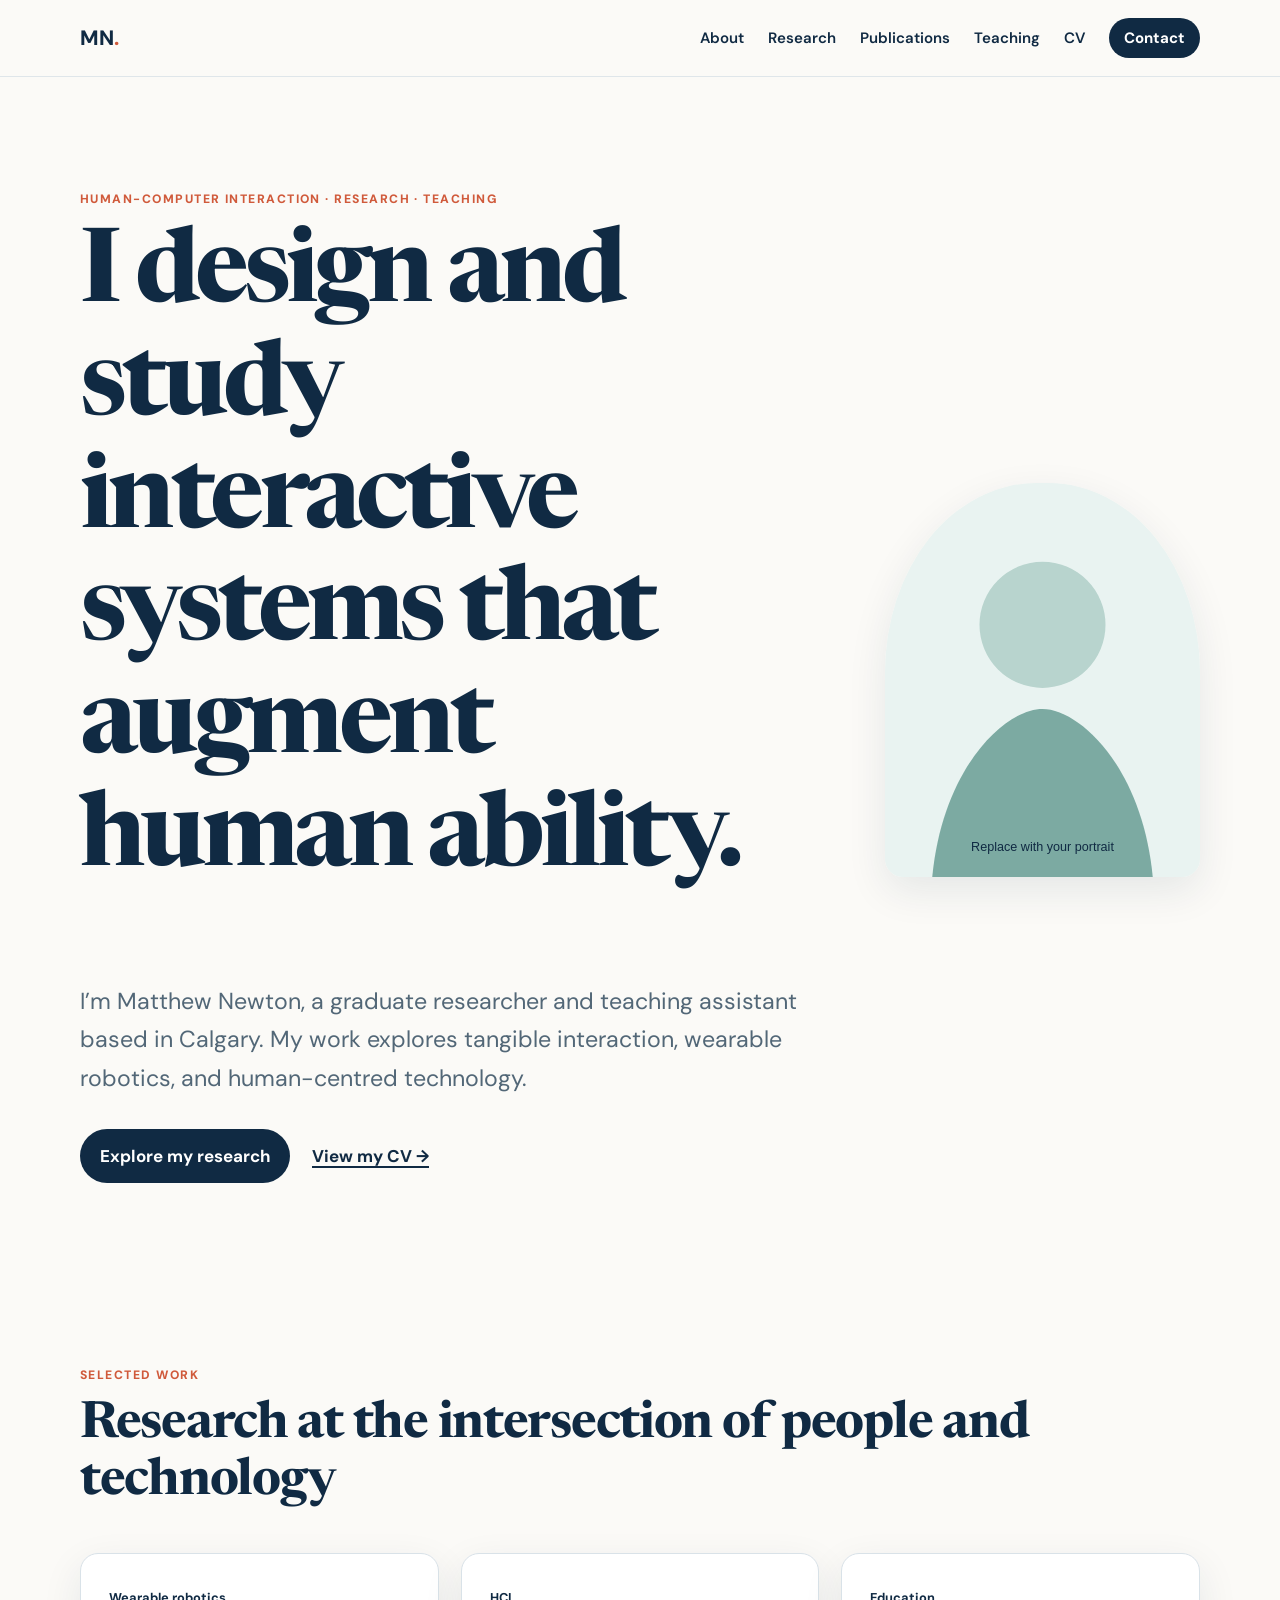
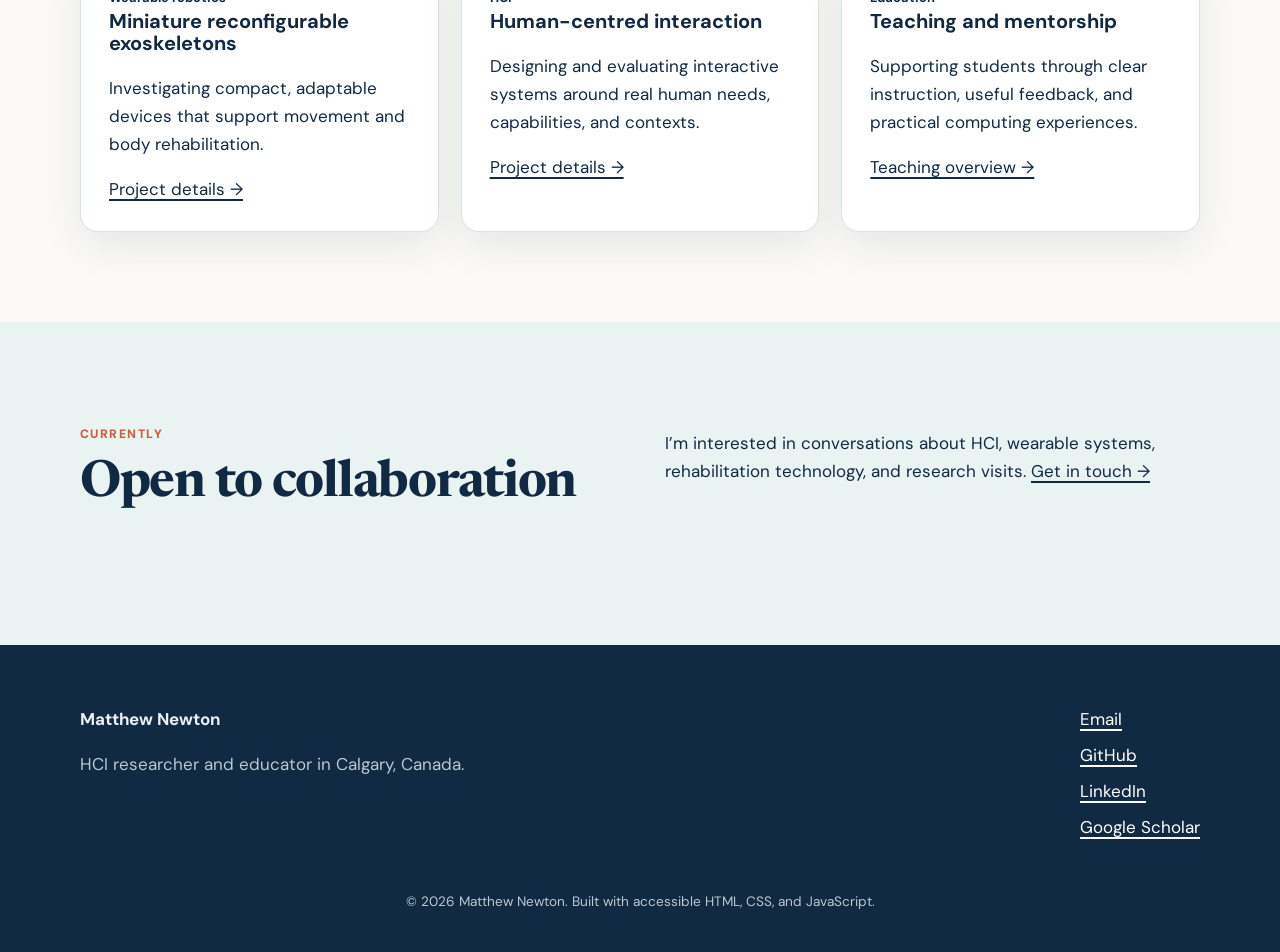
==== index.html @ 9cebca71 "Add files via upload" ====
<!doctype html><html lang="en"><head><meta charset="utf-8"><meta name="viewport" content="width=device-width,initial-scale=1"><meta name="description" content="Portfolio of Matthew Newton, an HCI researcher and educator."><meta name="theme-color" content="#102a43"><meta property="og:title" content="Matthew Newton | HCI Researcher"><meta property="og:description" content="Portfolio of Matthew Newton, an HCI researcher and educator."><meta property="og:type" content="website"><title>Matthew Newton | HCI Researcher</title><link rel="icon" href="assets/img/favicon.svg" type="image/svg+xml"><link rel="stylesheet" href="assets/css/styles.css"><script defer src="assets/js/main.js"></script></head><body><a class="skip-link" href="#main">Skip to content</a><header><div class="container nav-wrap"><a class="brand" href="index.html" aria-label="Home">MN<span>.</span></a><button class="nav-toggle" aria-expanded="false" aria-controls="site-nav">Menu</button><nav id="site-nav" aria-label="Primary navigation"><a href="about.html">About</a><a href="research.html">Research</a><a href="publications.html">Publications</a><a href="teaching.html">Teaching</a><a href="cv.html">CV</a><a class="button small" href="contact.html">Contact</a></nav></div></header><main id="main"><section class="hero"><div class="container hero-grid"><div><p class="eyebrow">Human-Computer Interaction · Research · Teaching</p><h1>I design and study interactive systems that augment human ability.</h1><p class="lede">I’m Matthew Newton, a graduate researcher and teaching assistant based in Calgary. My work explores tangible interaction, wearable robotics, and human-centred technology.</p><div class="actions"><a class="button" href="research.html">Explore my research</a><a class="text-link" href="cv.html">View my CV →</a></div></div><img class="portrait" src="assets/img/profile-placeholder.svg" alt="Placeholder for a portrait of Matthew Newton"></div></section><section class="section"><div class="container"><p class="eyebrow">Selected work</p><h2>Research at the intersection of people and technology</h2><div class="cards"><article class="card"><span class="tag">Wearable robotics</span><h3>Miniature reconfigurable exoskeletons</h3><p>Investigating compact, adaptable devices that support movement and body rehabilitation.</p><a href="research.html#exoskeletons">Project details →</a></article><article class="card"><span class="tag">HCI</span><h3>Human-centred interaction</h3><p>Designing and evaluating interactive systems around real human needs, capabilities, and contexts.</p><a href="research.html#hci">Project details →</a></article><article class="card"><span class="tag">Education</span><h3>Teaching and mentorship</h3><p>Supporting students through clear instruction, useful feedback, and practical computing experiences.</p><a href="teaching.html">Teaching overview →</a></article></div></div></section><section class="section accent"><div class="container split"><div><p class="eyebrow">Currently</p><h2>Open to collaboration</h2></div><p>I’m interested in conversations about HCI, wearable systems, rehabilitation technology, and research visits. <a href="contact.html">Get in touch →</a></p></div></section></main><footer><div class="container footer-grid"><div><strong>Matthew Newton</strong><p>HCI researcher and educator in Calgary, Canada.</p></div><div><a href="mailto:your.email@example.com">Email</a><a href="https://github.com/YOUR-USERNAME">GitHub</a><a href="https://www.linkedin.com/in/YOUR-PROFILE/">LinkedIn</a><a href="https://scholar.google.com/">Google Scholar</a></div></div><p class="copyright">© <span id="year"></span> Matthew Newton. Built with accessible HTML, CSS, and JavaScript.</p></footer></body></html>
---- assets/css/styles.css ----
@import url('https://fonts.googleapis.com/css2?family=DM+Sans:wght@400;500;600;700&family=Newsreader:opsz,wght@6..72,600&display=swap');
:root{--ink:#102a43;--muted:#526777;--paper:#fbfaf7;--white:#fff;--accent:#d05a3b;--accent2:#e9f3f1;--line:#d9e2e8;--max:1120px;--radius:18px;--shadow:0 14px 40px rgba(16,42,67,.09)}*{box-sizing:border-box}html{scroll-behavior:smooth}body{margin:0;background:var(--paper);color:var(--ink);font:17px/1.65 'DM Sans',sans-serif}img{max-width:100%;display:block}a{color:var(--ink);text-decoration-thickness:1.5px;text-underline-offset:4px}a:hover{color:var(--accent)}h1,h2,h3{line-height:1.1;margin-top:0}h1,h2{font-family:'Newsreader',serif}h1{font-size:clamp(3rem,8vw,6.5rem);letter-spacing:-.045em}h2{font-size:clamp(2rem,4vw,3.2rem);letter-spacing:-.025em}h3{font-size:1.25rem}.container{width:min(calc(100% - 40px),var(--max));margin:auto}.narrow{max-width:780px}.skip-link{position:absolute;left:-9999px}.skip-link:focus{left:12px;top:12px;z-index:99;background:white;padding:10px}header{position:sticky;top:0;z-index:50;background:rgba(251,250,247,.92);backdrop-filter:blur(12px);border-bottom:1px solid rgba(217,226,232,.8)}.nav-wrap{height:76px;display:flex;align-items:center;justify-content:space-between}.brand{font-size:1.3rem;font-weight:800;text-decoration:none}.brand span{color:var(--accent)}nav{display:flex;gap:24px;align-items:center}nav a{text-decoration:none;font-size:.94rem;font-weight:600}nav a[aria-current=page]{color:var(--accent)}.nav-toggle{display:none}.button{display:inline-block;background:var(--ink);color:white!important;padding:13px 20px;border-radius:999px;text-decoration:none;font-weight:700;border:0}.button:hover{background:var(--accent)}.button.small{padding:8px 15px}.hero{padding:100px 0 80px}.hero-grid{display:grid;grid-template-columns:1.4fr .6fr;gap:70px;align-items:center}.hero h1{max-width:900px}.eyebrow{text-transform:uppercase;letter-spacing:.12em;font-size:.76rem;font-weight:800;color:var(--accent)}.lede{font-size:clamp(1.15rem,2.5vw,1.45rem);color:var(--muted);max-width:740px}.actions{display:flex;gap:22px;align-items:center;margin-top:32px}.text-link{font-weight:700}.portrait{aspect-ratio:4/5;object-fit:cover;border-radius:48% 48% 18px 18px;box-shadow:var(--shadow)}.section{padding:90px 0}.section.accent{background:var(--accent2)}.cards{display:grid;grid-template-columns:repeat(3,1fr);gap:22px;margin-top:38px}.card{background:var(--white);padding:28px;border:1px solid var(--line);border-radius:var(--radius);box-shadow:var(--shadow)}.tag,.chip{font-size:.8rem;font-weight:700}.split{display:grid;grid-template-columns:1fr 1fr;gap:50px;align-items:start}.page-hero{padding:90px 0 50px}.page-hero h1{font-size:clamp(3rem,7vw,5.5rem)}.content-grid{display:grid;grid-template-columns:300px 1fr;gap:80px}.prose>*+*{margin-top:1.3em}.pill-list{list-style:none;padding:0;display:flex;flex-wrap:wrap;gap:10px}.pill-list li,.chip{background:var(--accent2);padding:8px 13px;border-radius:999px}.project-list{display:grid;gap:70px}.project{display:grid;grid-template-columns:1fr 1fr;gap:48px;align-items:center}.project img{border-radius:var(--radius);box-shadow:var(--shadow)}.project li{margin:8px 0}.filter-row{display:flex;gap:10px;margin-bottom:30px}.chip{border:0;cursor:pointer;color:var(--ink)}.chip.active{background:var(--ink);color:white}.pub-list{list-style:none;padding:0}.pub-list li{display:grid;grid-template-columns:80px 1fr;gap:20px;padding:28px 0;border-top:1px solid var(--line)}.pub-list h2{font:600 1.5rem 'DM Sans',sans-serif;margin-bottom:8px}.year{font-weight:800;color:var(--accent)}.timeline{border-left:2px solid var(--line);padding-left:28px}.timeline article{margin:35px 0}.cv{max-width:850px}.cv>section{display:grid;grid-template-columns:220px 1fr;gap:38px;padding:35px 0;border-top:1px solid var(--line)}code{background:#edf2f5;padding:2px 5px;border-radius:4px}.contact-grid{display:grid;grid-template-columns:1fr 1fr;gap:24px}.link-list{padding-left:20px}footer{background:var(--ink);color:#eaf0f4;padding:60px 0 25px}footer a{color:white}footer p{color:#bac8d3}.footer-grid{display:flex;justify-content:space-between}.footer-grid div:last-child{display:grid;gap:8px}.copyright{text-align:center;margin-top:50px;font-size:.85rem}@media(max-width:800px){nav{display:none;position:absolute;top:76px;left:0;right:0;background:var(--paper);padding:22px;flex-direction:column;border-bottom:1px solid var(--line)}nav.open{display:flex}.nav-toggle{display:block;background:none;border:1px solid var(--line);padding:8px 12px;border-radius:8px}.hero-grid,.split,.content-grid,.project,.contact-grid{grid-template-columns:1fr}.hero{padding-top:60px}.hero .portrait{max-width:300px}.cards{grid-template-columns:1fr}.cv>section{grid-template-columns:1fr;gap:10px}.footer-grid{display:grid;gap:30px}}@media(prefers-reduced-motion:reduce){html{scroll-behavior:auto}*{transition:none!important}}
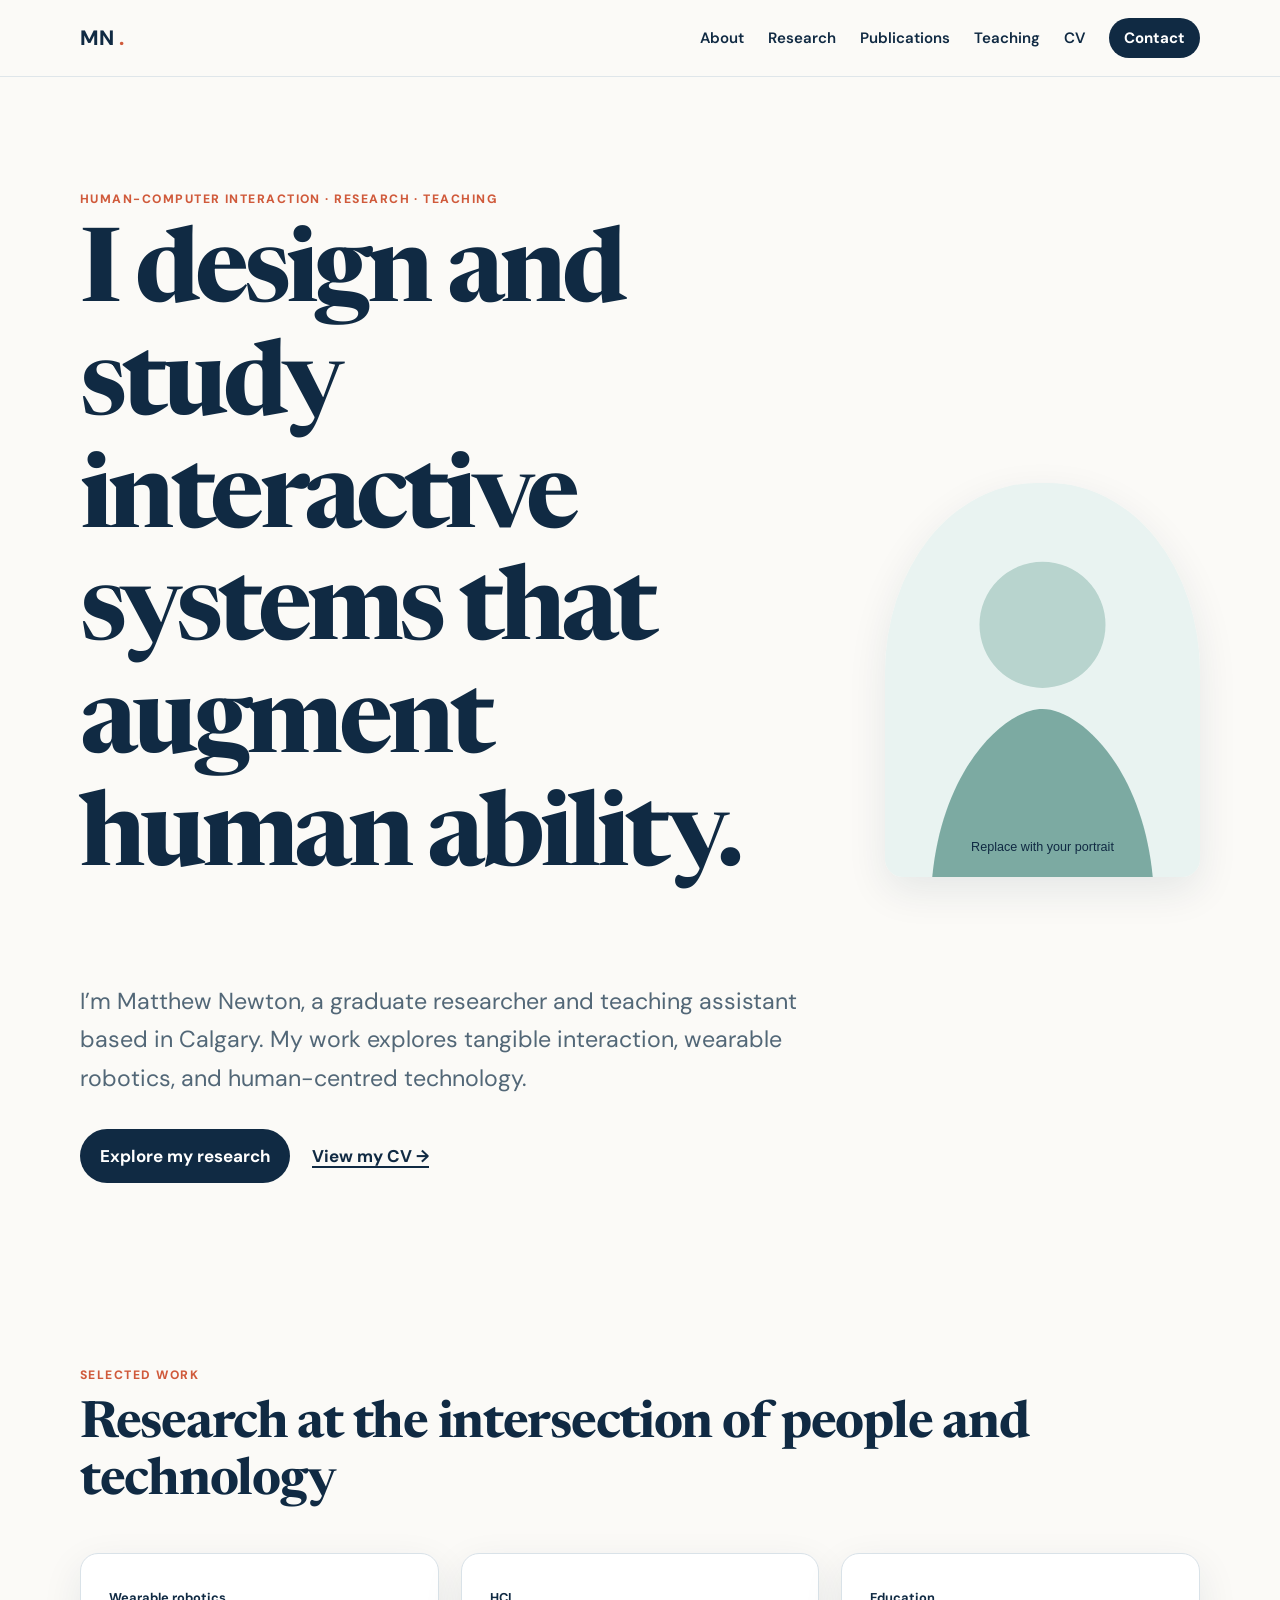
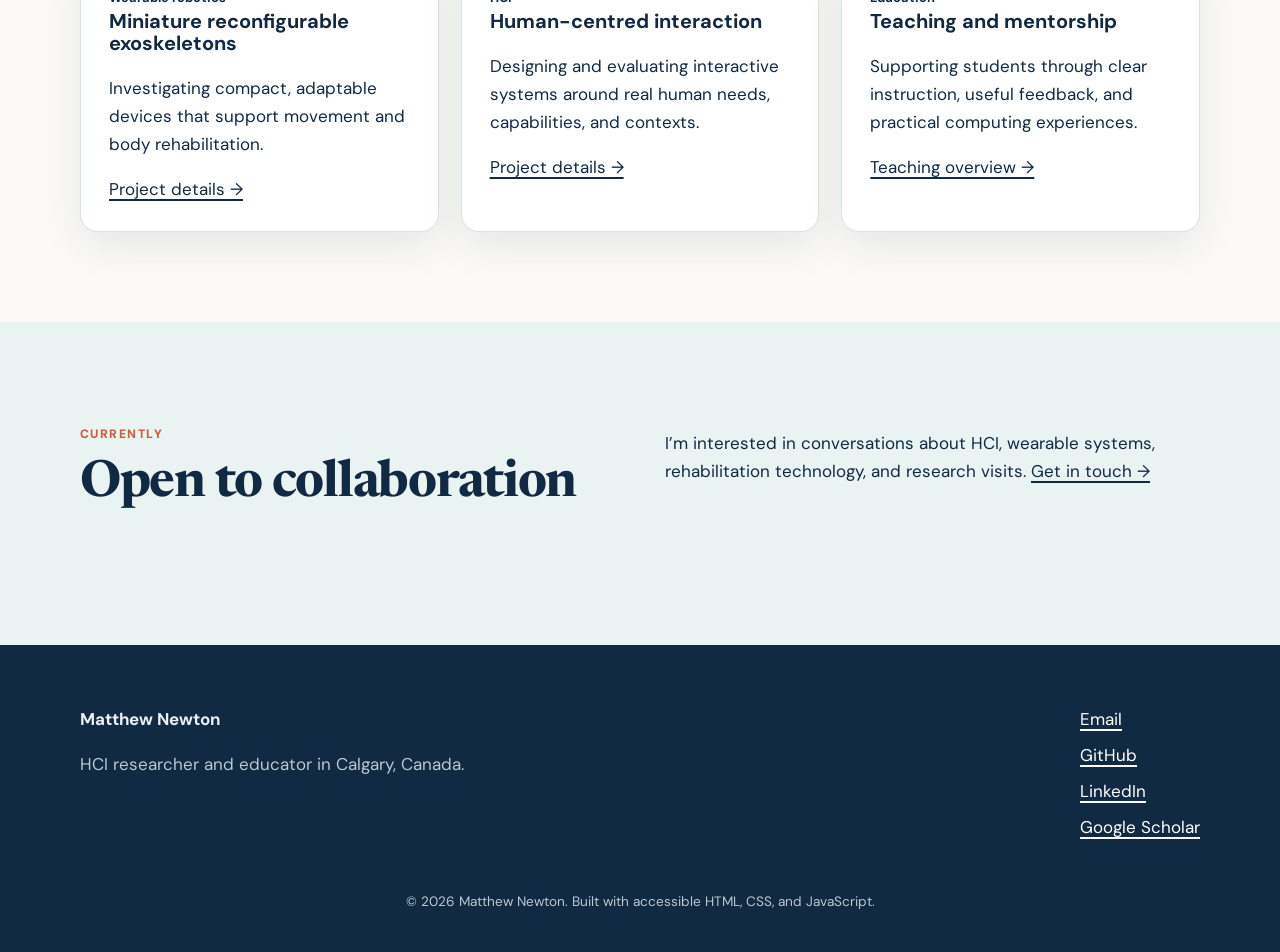
==== commit a98b591c: "Add files via upload" ====
--- a/index.html
+++ b/index.html
@@ -1 +1,143 @@
-<!doctype html><html lang="en"><head><meta charset="utf-8"><meta name="viewport" content="width=device-width,initial-scale=1"><meta name="description" content="Portfolio of Matthew Newton, an HCI researcher and educator."><meta name="theme-color" content="#102a43"><meta property="og:title" content="Matthew Newton | HCI Researcher"><meta property="og:description" content="Portfolio of Matthew Newton, an HCI researcher and educator."><meta property="og:type" content="website"><title>Matthew Newton | HCI Researcher</title><link rel="icon" href="assets/img/favicon.svg" type="image/svg+xml"><link rel="stylesheet" href="assets/css/styles.css"><script defer src="assets/js/main.js"></script></head><body><a class="skip-link" href="#main">Skip to content</a><header><div class="container nav-wrap"><a class="brand" href="index.html" aria-label="Home">MN<span>.</span></a><button class="nav-toggle" aria-expanded="false" aria-controls="site-nav">Menu</button><nav id="site-nav" aria-label="Primary navigation"><a href="about.html">About</a><a href="research.html">Research</a><a href="publications.html">Publications</a><a href="teaching.html">Teaching</a><a href="cv.html">CV</a><a class="button small" href="contact.html">Contact</a></nav></div></header><main id="main"><section class="hero"><div class="container hero-grid"><div><p class="eyebrow">Human-Computer Interaction · Research · Teaching</p><h1>I design and study interactive systems that augment human ability.</h1><p class="lede">I’m Matthew Newton, a graduate researcher and teaching assistant based in Calgary. My work explores tangible interaction, wearable robotics, and human-centred technology.</p><div class="actions"><a class="button" href="research.html">Explore my research</a><a class="text-link" href="cv.html">View my CV →</a></div></div><img class="portrait" src="assets/img/profile-placeholder.svg" alt="Placeholder for a portrait of Matthew Newton"></div></section><section class="section"><div class="container"><p class="eyebrow">Selected work</p><h2>Research at the intersection of people and technology</h2><div class="cards"><article class="card"><span class="tag">Wearable robotics</span><h3>Miniature reconfigurable exoskeletons</h3><p>Investigating compact, adaptable devices that support movement and body rehabilitation.</p><a href="research.html#exoskeletons">Project details →</a></article><article class="card"><span class="tag">HCI</span><h3>Human-centred interaction</h3><p>Designing and evaluating interactive systems around real human needs, capabilities, and contexts.</p><a href="research.html#hci">Project details →</a></article><article class="card"><span class="tag">Education</span><h3>Teaching and mentorship</h3><p>Supporting students through clear instruction, useful feedback, and practical computing experiences.</p><a href="teaching.html">Teaching overview →</a></article></div></div></section><section class="section accent"><div class="container split"><div><p class="eyebrow">Currently</p><h2>Open to collaboration</h2></div><p>I’m interested in conversations about HCI, wearable systems, rehabilitation technology, and research visits. <a href="contact.html">Get in touch →</a></p></div></section></main><footer><div class="container footer-grid"><div><strong>Matthew Newton</strong><p>HCI researcher and educator in Calgary, Canada.</p></div><div><a href="mailto:your.email@example.com">Email</a><a href="https://github.com/YOUR-USERNAME">GitHub</a><a href="https://www.linkedin.com/in/YOUR-PROFILE/">LinkedIn</a><a href="https://scholar.google.com/">Google Scholar</a></div></div><p class="copyright">© <span id="year"></span> Matthew Newton. Built with accessible HTML, CSS, and JavaScript.</p></footer></body></html>+<!doctype html>
+<html lang="en">
+  <head>
+    <meta charset="utf-8" />
+    <meta name="viewport" content="width=device-width,initial-scale=1" />
+    <meta
+      name="description"
+      content="Portfolio of Matthew Newton, an HCI researcher and educator."
+    />
+    <meta name="theme-color" content="#102a43" />
+    <meta property="og:title" content="Matthew Newton | HCI Researcher" />
+    <meta
+      property="og:description"
+      content="Portfolio of Matthew Newton, an HCI researcher and educator."
+    />
+    <meta property="og:type" content="website" />
+    <title>Matthew Newton | HCI Researcher</title>
+    <link rel="icon" href="assets/img/favicon.svg" type="image/svg+xml" />
+    <link rel="stylesheet" href="assets/css/styles.css" />
+    <script defer src="assets/js/main.js"></script>
+  </head>
+  <body>
+    <a class="skip-link" href="#main">Skip to content</a>
+    <header>
+      <div class="container nav-wrap">
+        <a class="brand" href="index.html" aria-label="Home">
+          MN
+          <span>.</span>
+        </a>
+        <button
+          class="nav-toggle"
+          aria-expanded="false"
+          aria-controls="site-nav"
+        >
+          Menu
+        </button>
+        <nav id="site-nav" aria-label="Primary navigation">
+          <a href="about.html">About</a>
+          <a href="research.html">Research</a>
+          <a href="publications.html">Publications</a>
+          <a href="teaching.html">Teaching</a>
+          <a href="cv.html">CV</a>
+          <a class="button small" href="contact.html">Contact</a>
+        </nav>
+      </div>
+    </header>
+    <main id="main">
+      <section class="hero">
+        <div class="container hero-grid">
+          <div>
+            <p class="eyebrow">
+              Human-Computer Interaction · Research · Teaching
+            </p>
+            <h1>
+              I design and study interactive systems that augment human ability.
+            </h1>
+            <p class="lede">
+              I’m Matthew Newton, a graduate researcher and teaching assistant
+              based in Calgary. My work explores tangible interaction, wearable
+              robotics, and human-centred technology.
+            </p>
+            <div class="actions">
+              <a class="button" href="research.html">Explore my research</a>
+              <a class="text-link" href="cv.html">View my CV →</a>
+            </div>
+          </div>
+          <img
+            class="portrait"
+            src="assets/img/profile-placeholder.svg"
+            alt="Placeholder for a portrait of Matthew Newton"
+          />
+        </div>
+      </section>
+      <section class="section">
+        <div class="container">
+          <p class="eyebrow">Selected work</p>
+          <h2>Research at the intersection of people and technology</h2>
+          <div class="cards">
+            <article class="card">
+              <span class="tag">Wearable robotics</span>
+              <h3>Miniature reconfigurable exoskeletons</h3>
+              <p>
+                Investigating compact, adaptable devices that support movement
+                and body rehabilitation.
+              </p>
+              <a href="research.html#exoskeletons">Project details →</a>
+            </article>
+            <article class="card">
+              <span class="tag">HCI</span>
+              <h3>Human-centred interaction</h3>
+              <p>
+                Designing and evaluating interactive systems around real human
+                needs, capabilities, and contexts.
+              </p>
+              <a href="research.html#hci">Project details →</a>
+            </article>
+            <article class="card">
+              <span class="tag">Education</span>
+              <h3>Teaching and mentorship</h3>
+              <p>
+                Supporting students through clear instruction, useful feedback,
+                and practical computing experiences.
+              </p>
+              <a href="teaching.html">Teaching overview →</a>
+            </article>
+          </div>
+        </div>
+      </section>
+      <section class="section accent">
+        <div class="container split">
+          <div>
+            <p class="eyebrow">Currently</p>
+            <h2>Open to collaboration</h2>
+          </div>
+          <p>
+            I’m interested in conversations about HCI, wearable systems,
+            rehabilitation technology, and research visits.
+            <a href="contact.html">Get in touch →</a>
+          </p>
+        </div>
+      </section>
+    </main>
+    <footer>
+      <div class="container footer-grid">
+        <div>
+          <strong>Matthew Newton</strong>
+          <p>HCI researcher and educator in Calgary, Canada.</p>
+        </div>
+        <div>
+          <a href="mailto:your.email@example.com">Email</a>
+          <a href="https://github.com/YOUR-USERNAME">GitHub</a>
+          <a href="https://www.linkedin.com/in/YOUR-PROFILE/">LinkedIn</a>
+          <a href="https://scholar.google.com/">Google Scholar</a>
+        </div>
+      </div>
+      <p class="copyright">
+        ©
+        <span id="year"></span>
+        Matthew Newton. Built with accessible HTML, CSS, and JavaScript.
+      </p>
+    </footer>
+  </body>
+</html>
--- a/assets/css/styles.css
+++ b/assets/css/styles.css
@@ -1,2 +1,389 @@
-@import url('https://fonts.googleapis.com/css2?family=DM+Sans:wght@400;500;600;700&family=Newsreader:opsz,wght@6..72,600&display=swap');
-:root{--ink:#102a43;--muted:#526777;--paper:#fbfaf7;--white:#fff;--accent:#d05a3b;--accent2:#e9f3f1;--line:#d9e2e8;--max:1120px;--radius:18px;--shadow:0 14px 40px rgba(16,42,67,.09)}*{box-sizing:border-box}html{scroll-behavior:smooth}body{margin:0;background:var(--paper);color:var(--ink);font:17px/1.65 'DM Sans',sans-serif}img{max-width:100%;display:block}a{color:var(--ink);text-decoration-thickness:1.5px;text-underline-offset:4px}a:hover{color:var(--accent)}h1,h2,h3{line-height:1.1;margin-top:0}h1,h2{font-family:'Newsreader',serif}h1{font-size:clamp(3rem,8vw,6.5rem);letter-spacing:-.045em}h2{font-size:clamp(2rem,4vw,3.2rem);letter-spacing:-.025em}h3{font-size:1.25rem}.container{width:min(calc(100% - 40px),var(--max));margin:auto}.narrow{max-width:780px}.skip-link{position:absolute;left:-9999px}.skip-link:focus{left:12px;top:12px;z-index:99;background:white;padding:10px}header{position:sticky;top:0;z-index:50;background:rgba(251,250,247,.92);backdrop-filter:blur(12px);border-bottom:1px solid rgba(217,226,232,.8)}.nav-wrap{height:76px;display:flex;align-items:center;justify-content:space-between}.brand{font-size:1.3rem;font-weight:800;text-decoration:none}.brand span{color:var(--accent)}nav{display:flex;gap:24px;align-items:center}nav a{text-decoration:none;font-size:.94rem;font-weight:600}nav a[aria-current=page]{color:var(--accent)}.nav-toggle{display:none}.button{display:inline-block;background:var(--ink);color:white!important;padding:13px 20px;border-radius:999px;text-decoration:none;font-weight:700;border:0}.button:hover{background:var(--accent)}.button.small{padding:8px 15px}.hero{padding:100px 0 80px}.hero-grid{display:grid;grid-template-columns:1.4fr .6fr;gap:70px;align-items:center}.hero h1{max-width:900px}.eyebrow{text-transform:uppercase;letter-spacing:.12em;font-size:.76rem;font-weight:800;color:var(--accent)}.lede{font-size:clamp(1.15rem,2.5vw,1.45rem);color:var(--muted);max-width:740px}.actions{display:flex;gap:22px;align-items:center;margin-top:32px}.text-link{font-weight:700}.portrait{aspect-ratio:4/5;object-fit:cover;border-radius:48% 48% 18px 18px;box-shadow:var(--shadow)}.section{padding:90px 0}.section.accent{background:var(--accent2)}.cards{display:grid;grid-template-columns:repeat(3,1fr);gap:22px;margin-top:38px}.card{background:var(--white);padding:28px;border:1px solid var(--line);border-radius:var(--radius);box-shadow:var(--shadow)}.tag,.chip{font-size:.8rem;font-weight:700}.split{display:grid;grid-template-columns:1fr 1fr;gap:50px;align-items:start}.page-hero{padding:90px 0 50px}.page-hero h1{font-size:clamp(3rem,7vw,5.5rem)}.content-grid{display:grid;grid-template-columns:300px 1fr;gap:80px}.prose>*+*{margin-top:1.3em}.pill-list{list-style:none;padding:0;display:flex;flex-wrap:wrap;gap:10px}.pill-list li,.chip{background:var(--accent2);padding:8px 13px;border-radius:999px}.project-list{display:grid;gap:70px}.project{display:grid;grid-template-columns:1fr 1fr;gap:48px;align-items:center}.project img{border-radius:var(--radius);box-shadow:var(--shadow)}.project li{margin:8px 0}.filter-row{display:flex;gap:10px;margin-bottom:30px}.chip{border:0;cursor:pointer;color:var(--ink)}.chip.active{background:var(--ink);color:white}.pub-list{list-style:none;padding:0}.pub-list li{display:grid;grid-template-columns:80px 1fr;gap:20px;padding:28px 0;border-top:1px solid var(--line)}.pub-list h2{font:600 1.5rem 'DM Sans',sans-serif;margin-bottom:8px}.year{font-weight:800;color:var(--accent)}.timeline{border-left:2px solid var(--line);padding-left:28px}.timeline article{margin:35px 0}.cv{max-width:850px}.cv>section{display:grid;grid-template-columns:220px 1fr;gap:38px;padding:35px 0;border-top:1px solid var(--line)}code{background:#edf2f5;padding:2px 5px;border-radius:4px}.contact-grid{display:grid;grid-template-columns:1fr 1fr;gap:24px}.link-list{padding-left:20px}footer{background:var(--ink);color:#eaf0f4;padding:60px 0 25px}footer a{color:white}footer p{color:#bac8d3}.footer-grid{display:flex;justify-content:space-between}.footer-grid div:last-child{display:grid;gap:8px}.copyright{text-align:center;margin-top:50px;font-size:.85rem}@media(max-width:800px){nav{display:none;position:absolute;top:76px;left:0;right:0;background:var(--paper);padding:22px;flex-direction:column;border-bottom:1px solid var(--line)}nav.open{display:flex}.nav-toggle{display:block;background:none;border:1px solid var(--line);padding:8px 12px;border-radius:8px}.hero-grid,.split,.content-grid,.project,.contact-grid{grid-template-columns:1fr}.hero{padding-top:60px}.hero .portrait{max-width:300px}.cards{grid-template-columns:1fr}.cv>section{grid-template-columns:1fr;gap:10px}.footer-grid{display:grid;gap:30px}}@media(prefers-reduced-motion:reduce){html{scroll-behavior:auto}*{transition:none!important}}
+@import url("https://fonts.googleapis.com/css2?family=DM+Sans:wght@400;500;600;700&family=Newsreader:opsz,wght@6..72,600&display=swap");
+:root {
+  --ink: #102a43;
+  --muted: #526777;
+  --paper: #fbfaf7;
+  --white: #fff;
+  --accent: #d05a3b;
+  --accent2: #e9f3f1;
+  --line: #d9e2e8;
+  --max: 1120px;
+  --radius: 18px;
+  --shadow: 0 14px 40px rgba(16, 42, 67, 0.09);
+}
+* {
+  box-sizing: border-box;
+}
+html {
+  scroll-behavior: smooth;
+}
+body {
+  margin: 0;
+  background: var(--paper);
+  color: var(--ink);
+  font:
+    17px/1.65 "DM Sans",
+    sans-serif;
+}
+img {
+  max-width: 100%;
+  display: block;
+}
+a {
+  color: var(--ink);
+  text-decoration-thickness: 1.5px;
+  text-underline-offset: 4px;
+}
+a:hover {
+  color: var(--accent);
+}
+h1,
+h2,
+h3 {
+  line-height: 1.1;
+  margin-top: 0;
+}
+h1,
+h2 {
+  font-family: "Newsreader", serif;
+}
+h1 {
+  font-size: clamp(3rem, 8vw, 6.5rem);
+  letter-spacing: -0.045em;
+}
+h2 {
+  font-size: clamp(2rem, 4vw, 3.2rem);
+  letter-spacing: -0.025em;
+}
+h3 {
+  font-size: 1.25rem;
+}
+.container {
+  width: min(calc(100% - 40px), var(--max));
+  margin: auto;
+}
+.narrow {
+  max-width: 780px;
+}
+.skip-link {
+  position: absolute;
+  left: -9999px;
+}
+.skip-link:focus {
+  left: 12px;
+  top: 12px;
+  z-index: 99;
+  background: white;
+  padding: 10px;
+}
+header {
+  position: sticky;
+  top: 0;
+  z-index: 50;
+  background: rgba(251, 250, 247, 0.92);
+  backdrop-filter: blur(12px);
+  border-bottom: 1px solid rgba(217, 226, 232, 0.8);
+}
+.nav-wrap {
+  height: 76px;
+  display: flex;
+  align-items: center;
+  justify-content: space-between;
+}
+.brand {
+  font-size: 1.3rem;
+  font-weight: 800;
+  text-decoration: none;
+}
+.brand span {
+  color: var(--accent);
+}
+nav {
+  display: flex;
+  gap: 24px;
+  align-items: center;
+}
+nav a {
+  text-decoration: none;
+  font-size: 0.94rem;
+  font-weight: 600;
+}
+nav a[aria-current="page"] {
+  color: var(--accent);
+}
+.nav-toggle {
+  display: none;
+}
+.button {
+  display: inline-block;
+  background: var(--ink);
+  color: white !important;
+  padding: 13px 20px;
+  border-radius: 999px;
+  text-decoration: none;
+  font-weight: 700;
+  border: 0;
+}
+.button:hover {
+  background: var(--accent);
+}
+.button.small {
+  padding: 8px 15px;
+}
+.hero {
+  padding: 100px 0 80px;
+}
+.hero-grid {
+  display: grid;
+  grid-template-columns: 1.4fr 0.6fr;
+  gap: 70px;
+  align-items: center;
+}
+.hero h1 {
+  max-width: 900px;
+}
+.eyebrow {
+  text-transform: uppercase;
+  letter-spacing: 0.12em;
+  font-size: 0.76rem;
+  font-weight: 800;
+  color: var(--accent);
+}
+.lede {
+  font-size: clamp(1.15rem, 2.5vw, 1.45rem);
+  color: var(--muted);
+  max-width: 740px;
+}
+.actions {
+  display: flex;
+  gap: 22px;
+  align-items: center;
+  margin-top: 32px;
+}
+.text-link {
+  font-weight: 700;
+}
+.portrait {
+  aspect-ratio: 4/5;
+  object-fit: cover;
+  border-radius: 48% 48% 18px 18px;
+  box-shadow: var(--shadow);
+}
+.section {
+  padding: 90px 0;
+}
+.section.accent {
+  background: var(--accent2);
+}
+.cards {
+  display: grid;
+  grid-template-columns: repeat(3, 1fr);
+  gap: 22px;
+  margin-top: 38px;
+}
+.card {
+  background: var(--white);
+  padding: 28px;
+  border: 1px solid var(--line);
+  border-radius: var(--radius);
+  box-shadow: var(--shadow);
+}
+.tag,
+.chip {
+  font-size: 0.8rem;
+  font-weight: 700;
+}
+.split {
+  display: grid;
+  grid-template-columns: 1fr 1fr;
+  gap: 50px;
+  align-items: start;
+}
+.page-hero {
+  padding: 90px 0 50px;
+}
+.page-hero h1 {
+  font-size: clamp(3rem, 7vw, 5.5rem);
+}
+.content-grid {
+  display: grid;
+  grid-template-columns: 300px 1fr;
+  gap: 80px;
+}
+.prose > * + * {
+  margin-top: 1.3em;
+}
+.pill-list {
+  list-style: none;
+  padding: 0;
+  display: flex;
+  flex-wrap: wrap;
+  gap: 10px;
+}
+.pill-list li,
+.chip {
+  background: var(--accent2);
+  padding: 8px 13px;
+  border-radius: 999px;
+}
+.project-list {
+  display: grid;
+  gap: 70px;
+}
+.project {
+  display: grid;
+  grid-template-columns: 1fr 1fr;
+  gap: 48px;
+  align-items: center;
+}
+.project img {
+  border-radius: var(--radius);
+  box-shadow: var(--shadow);
+}
+.project li {
+  margin: 8px 0;
+}
+.filter-row {
+  display: flex;
+  gap: 10px;
+  margin-bottom: 30px;
+}
+.chip {
+  border: 0;
+  cursor: pointer;
+  color: var(--ink);
+}
+.chip.active {
+  background: var(--ink);
+  color: white;
+}
+.pub-list {
+  list-style: none;
+  padding: 0;
+}
+.pub-list li {
+  display: grid;
+  grid-template-columns: 80px 1fr;
+  gap: 20px;
+  padding: 28px 0;
+  border-top: 1px solid var(--line);
+}
+.pub-list h2 {
+  font:
+    600 1.5rem "DM Sans",
+    sans-serif;
+  margin-bottom: 8px;
+}
+.year {
+  font-weight: 800;
+  color: var(--accent);
+}
+.timeline {
+  border-left: 2px solid var(--line);
+  padding-left: 28px;
+}
+.timeline article {
+  margin: 35px 0;
+}
+.cv {
+  max-width: 850px;
+}
+.cv > section {
+  display: grid;
+  grid-template-columns: 220px 1fr;
+  gap: 38px;
+  padding: 35px 0;
+  border-top: 1px solid var(--line);
+}
+code {
+  background: #edf2f5;
+  padding: 2px 5px;
+  border-radius: 4px;
+}
+.contact-grid {
+  display: grid;
+  grid-template-columns: 1fr 1fr;
+  gap: 24px;
+}
+.link-list {
+  padding-left: 20px;
+}
+footer {
+  background: var(--ink);
+  color: #eaf0f4;
+  padding: 60px 0 25px;
+}
+footer a {
+  color: white;
+}
+footer p {
+  color: #bac8d3;
+}
+.footer-grid {
+  display: flex;
+  justify-content: space-between;
+}
+.footer-grid div:last-child {
+  display: grid;
+  gap: 8px;
+}
+.copyright {
+  text-align: center;
+  margin-top: 50px;
+  font-size: 0.85rem;
+}
+@media (max-width: 800px) {
+  nav {
+    display: none;
+    position: absolute;
+    top: 76px;
+    left: 0;
+    right: 0;
+    background: var(--paper);
+    padding: 22px;
+    flex-direction: column;
+    border-bottom: 1px solid var(--line);
+  }
+  nav.open {
+    display: flex;
+  }
+  .nav-toggle {
+    display: block;
+    background: none;
+    border: 1px solid var(--line);
+    padding: 8px 12px;
+    border-radius: 8px;
+  }
+  .hero-grid,
+  .split,
+  .content-grid,
+  .project,
+  .contact-grid {
+    grid-template-columns: 1fr;
+  }
+  .hero {
+    padding-top: 60px;
+  }
+  .hero .portrait {
+    max-width: 300px;
+  }
+  .cards {
+    grid-template-columns: 1fr;
+  }
+  .cv > section {
+    grid-template-columns: 1fr;
+    gap: 10px;
+  }
+  .footer-grid {
+    display: grid;
+    gap: 30px;
+  }
+}
+@media (prefers-reduced-motion: reduce) {
+  html {
+    scroll-behavior: auto;
+  }
+  * {
+    transition: none !important;
+  }
+}
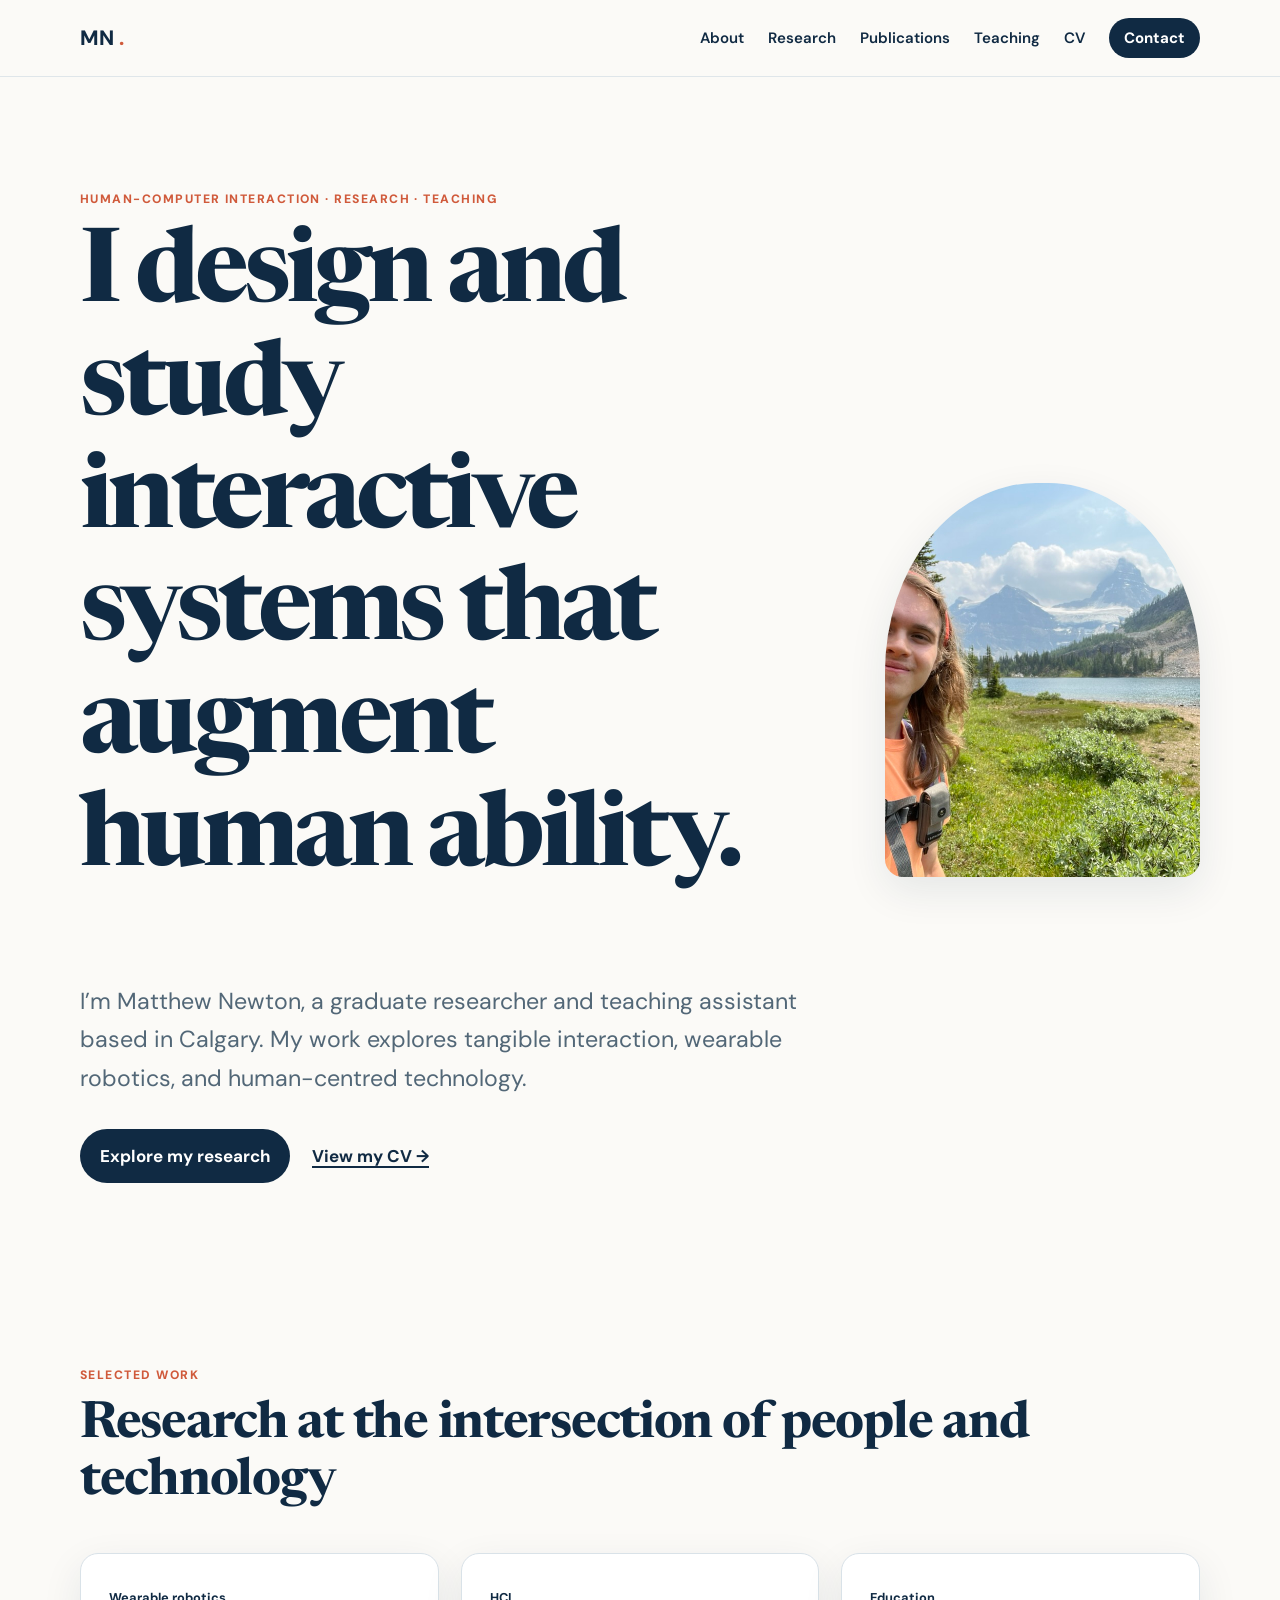
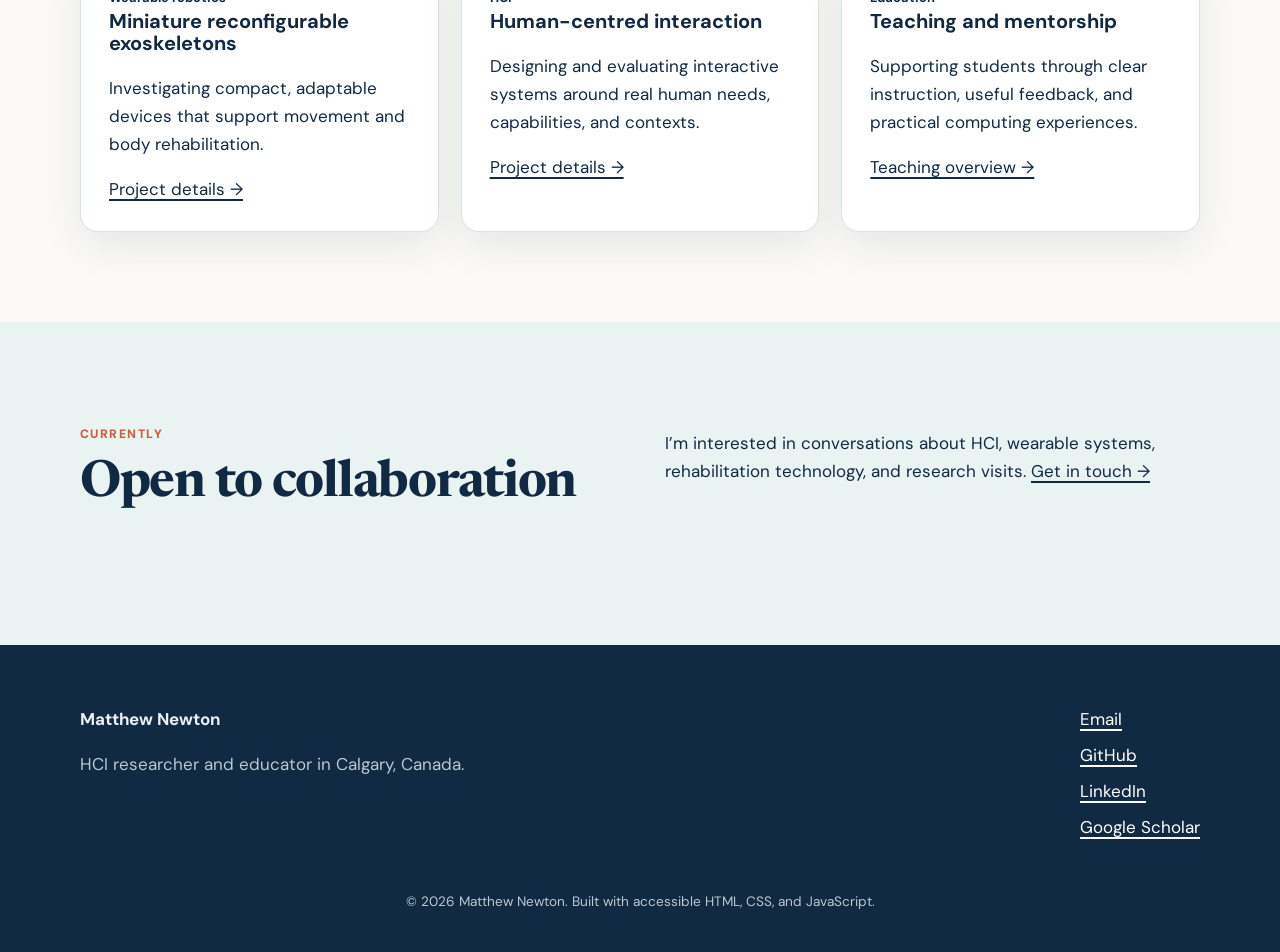
==== commit b938b8eb: "Updated Profile Image" ====
--- a/index.html
+++ b/index.html
@@ -66,7 +66,7 @@
           </div>
           <img
             class="portrait"
-            src="assets/img/profile-placeholder.svg"
+            src="assets/img/profilePic.jpeg"
             alt="Placeholder for a portrait of Matthew Newton"
           />
         </div>
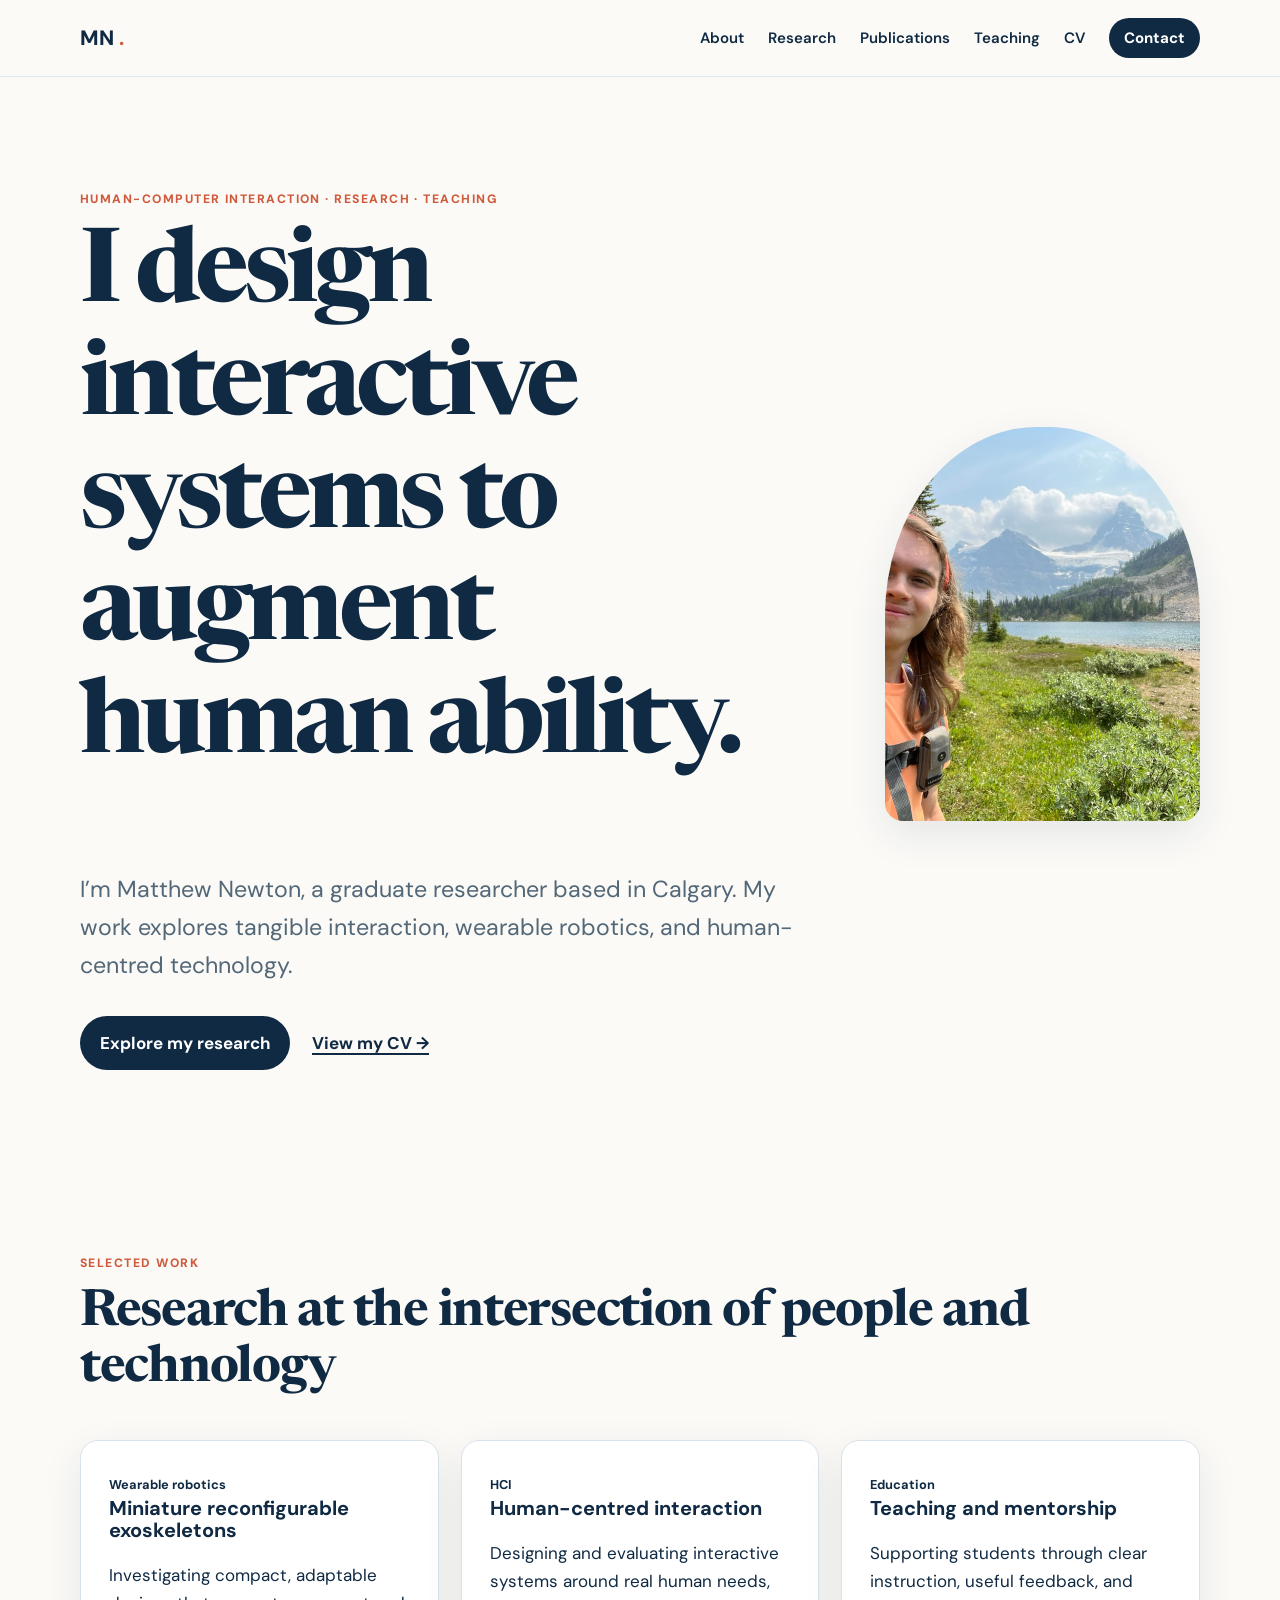
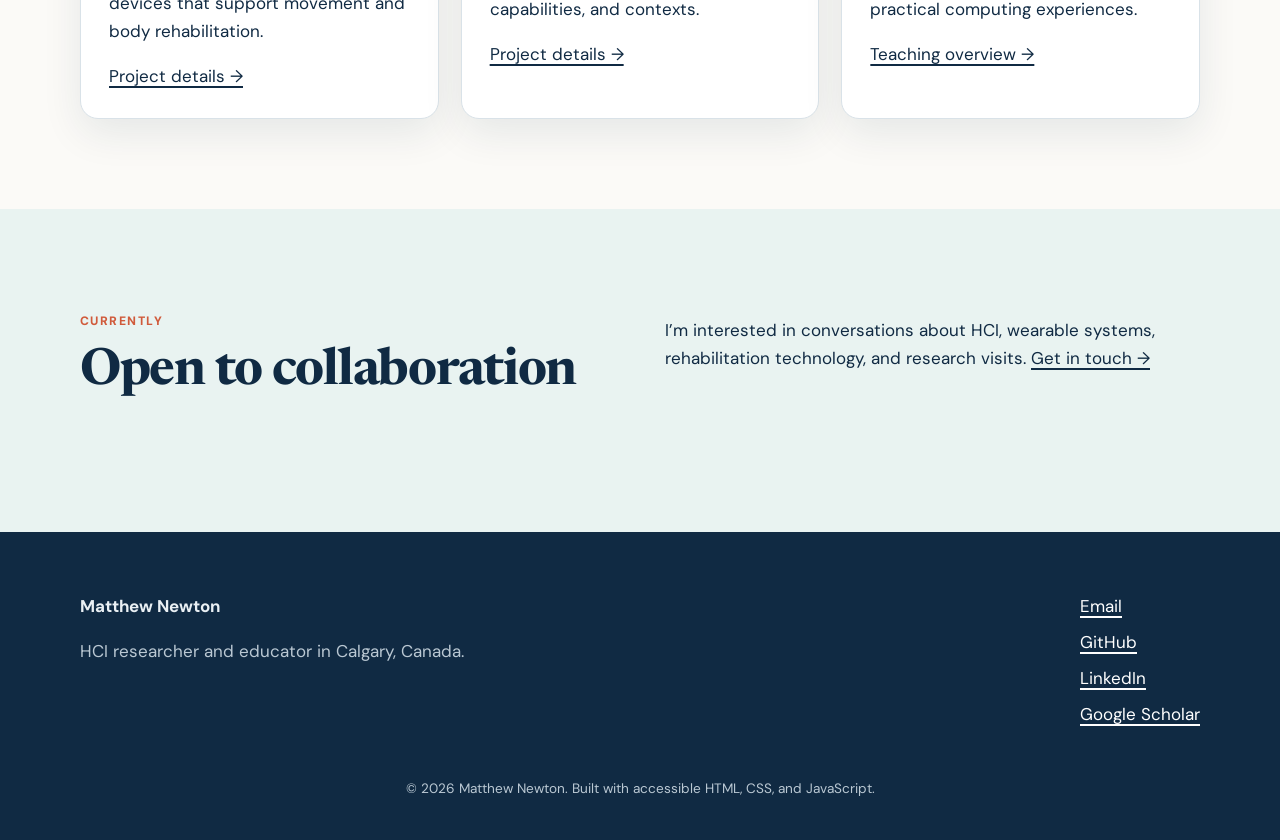
==== commit 0c13f784: "small update test" ====
--- a/index.html
+++ b/index.html
@@ -52,11 +52,10 @@
               Human-Computer Interaction · Research · Teaching
             </p>
             <h1>
-              I design and study interactive systems that augment human ability.
+              I design interactive systems to augment human ability.
             </h1>
             <p class="lede">
-              I’m Matthew Newton, a graduate researcher and teaching assistant
-              based in Calgary. My work explores tangible interaction, wearable
+              I’m Matthew Newton, a graduate researcher based in Calgary. My work explores tangible interaction, wearable
               robotics, and human-centred technology.
             </p>
             <div class="actions">
@@ -67,7 +66,7 @@
           <img
             class="portrait"
             src="assets/img/profilePic.jpeg"
-            alt="Placeholder for a portrait of Matthew Newton"
+            alt="Portrait of Me"
           />
         </div>
       </section>
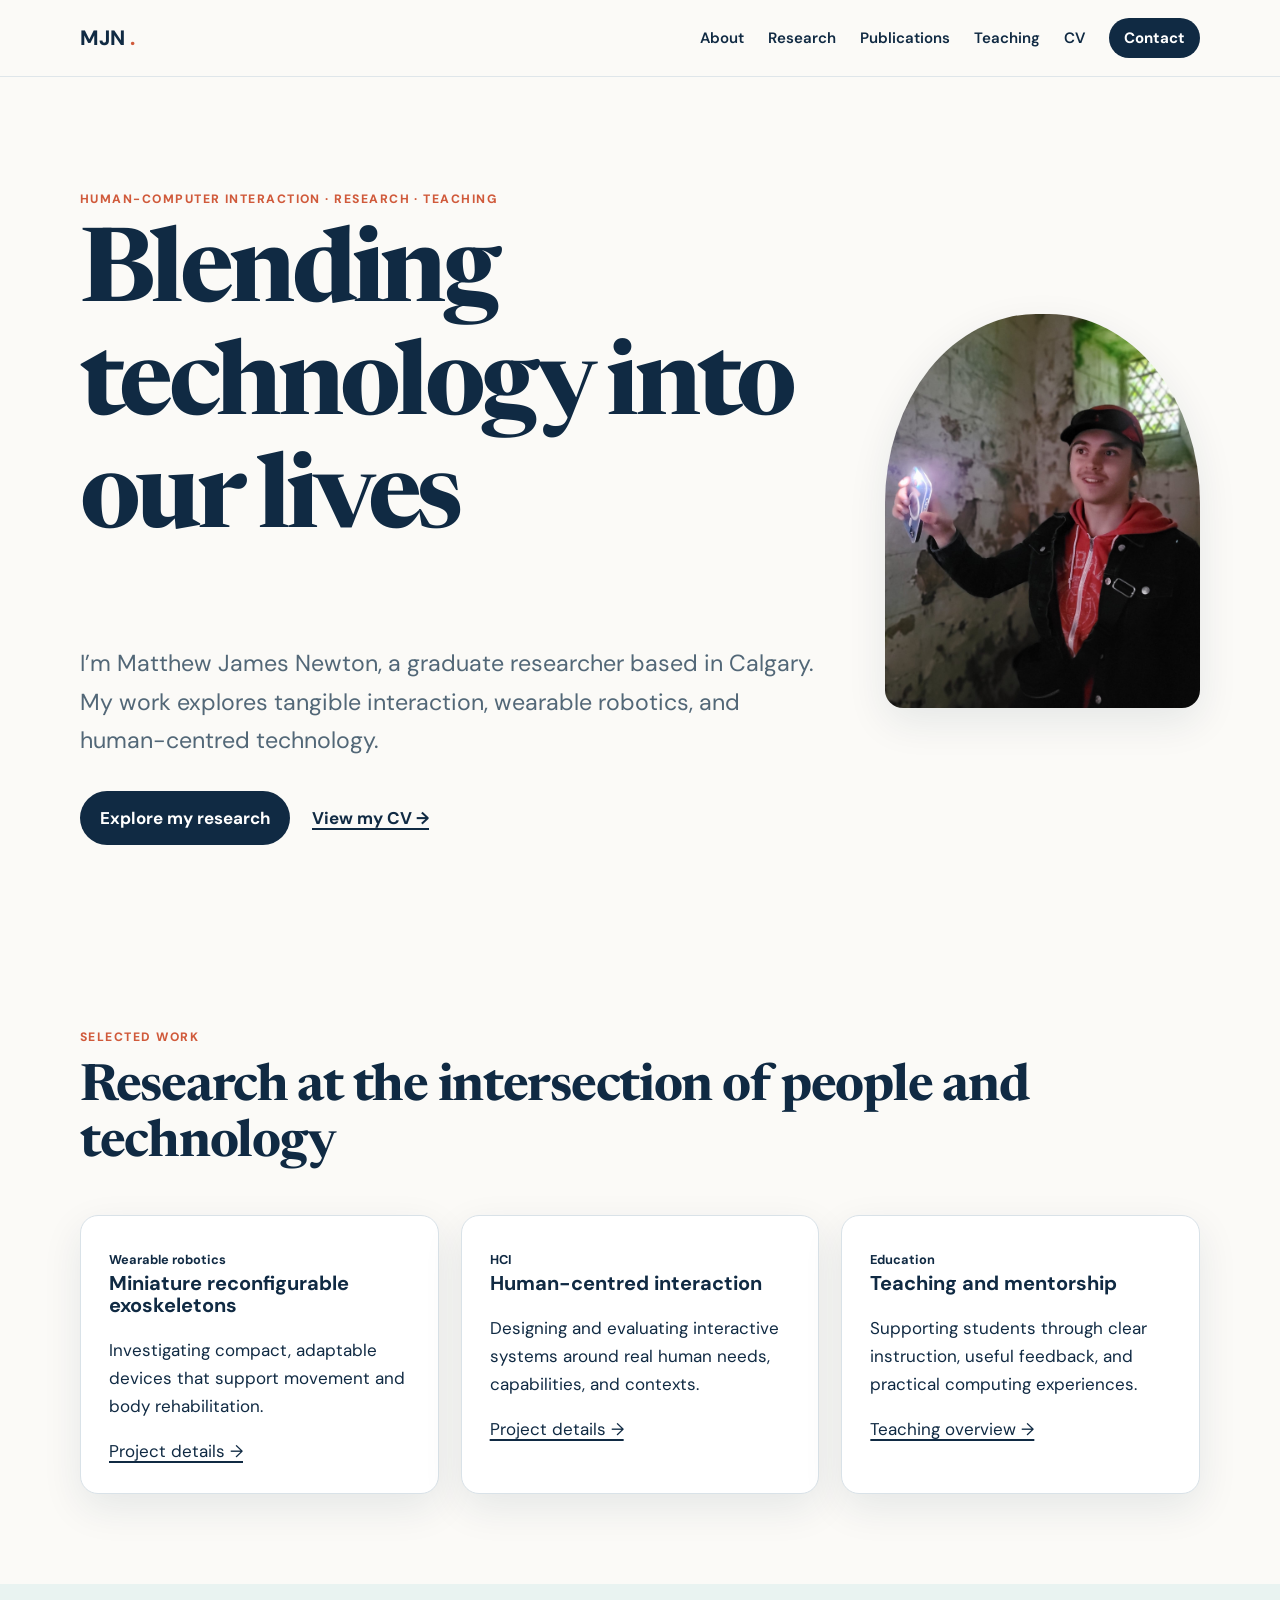
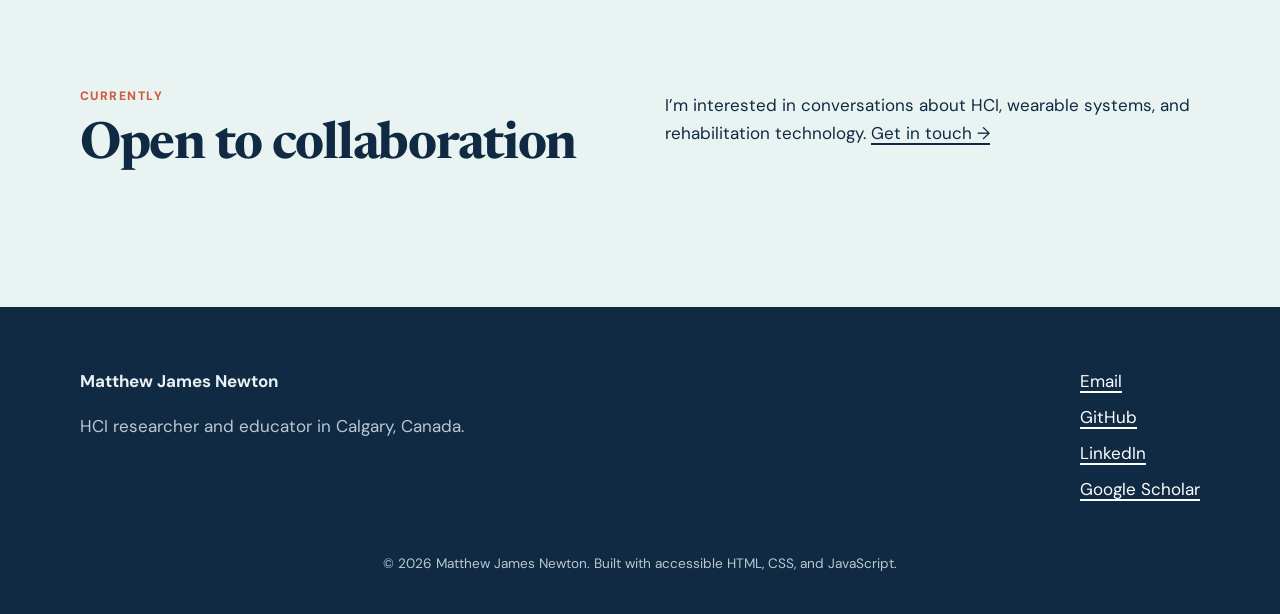
==== commit e59ca4f3: "updates" ====
--- a/index.html
+++ b/index.html
@@ -24,7 +24,7 @@
     <header>
       <div class="container nav-wrap">
         <a class="brand" href="index.html" aria-label="Home">
-          MN
+          MJN
           <span>.</span>
         </a>
         <button
@@ -52,10 +52,10 @@
               Human-Computer Interaction · Research · Teaching
             </p>
             <h1>
-              I design interactive systems to augment human ability.
+              Blending technology into our lives
             </h1>
             <p class="lede">
-              I’m Matthew Newton, a graduate researcher based in Calgary. My work explores tangible interaction, wearable
+              I’m Matthew James Newton, a graduate researcher based in Calgary. My work explores tangible interaction, wearable
               robotics, and human-centred technology.
             </p>
             <div class="actions">
@@ -65,7 +65,7 @@
           </div>
           <img
             class="portrait"
-            src="assets/img/profilePic.jpeg"
+            src="assets/img/5dc4b6a7-c234-4314-a94e-1b502ce12e1f.JPG"
             alt="Portrait of Me"
           />
         </div>
@@ -112,8 +112,8 @@
             <h2>Open to collaboration</h2>
           </div>
           <p>
-            I’m interested in conversations about HCI, wearable systems,
-            rehabilitation technology, and research visits.
+            I’m interested in conversations about HCI, wearable systems, 
+            and rehabilitation technology.
             <a href="contact.html">Get in touch →</a>
           </p>
         </div>
@@ -122,20 +122,20 @@
     <footer>
       <div class="container footer-grid">
         <div>
-          <strong>Matthew Newton</strong>
+          <strong>Matthew James Newton</strong>
           <p>HCI researcher and educator in Calgary, Canada.</p>
         </div>
         <div>
-          <a href="mailto:your.email@example.com">Email</a>
-          <a href="https://github.com/YOUR-USERNAME">GitHub</a>
-          <a href="https://www.linkedin.com/in/YOUR-PROFILE/">LinkedIn</a>
-          <a href="https://scholar.google.com/">Google Scholar</a>
+          <a href="mailto:matthew.newton@ucalgary.ca">Email</a>
+          <a href="https://github.com/Mattynewts">GitHub</a>
+          <a href="https://www.linkedin.com/in/matthew-newton-51733a1b7">LinkedIn</a>
+          <a href="https://scholar.google.com/citations?user=UOTmCIwAAAAJ&hl=en">Google Scholar</a>
         </div>
       </div>
       <p class="copyright">
         ©
         <span id="year"></span>
-        Matthew Newton. Built with accessible HTML, CSS, and JavaScript.
+        Matthew James Newton. Built with accessible HTML, CSS, and JavaScript.
       </p>
     </footer>
   </body>
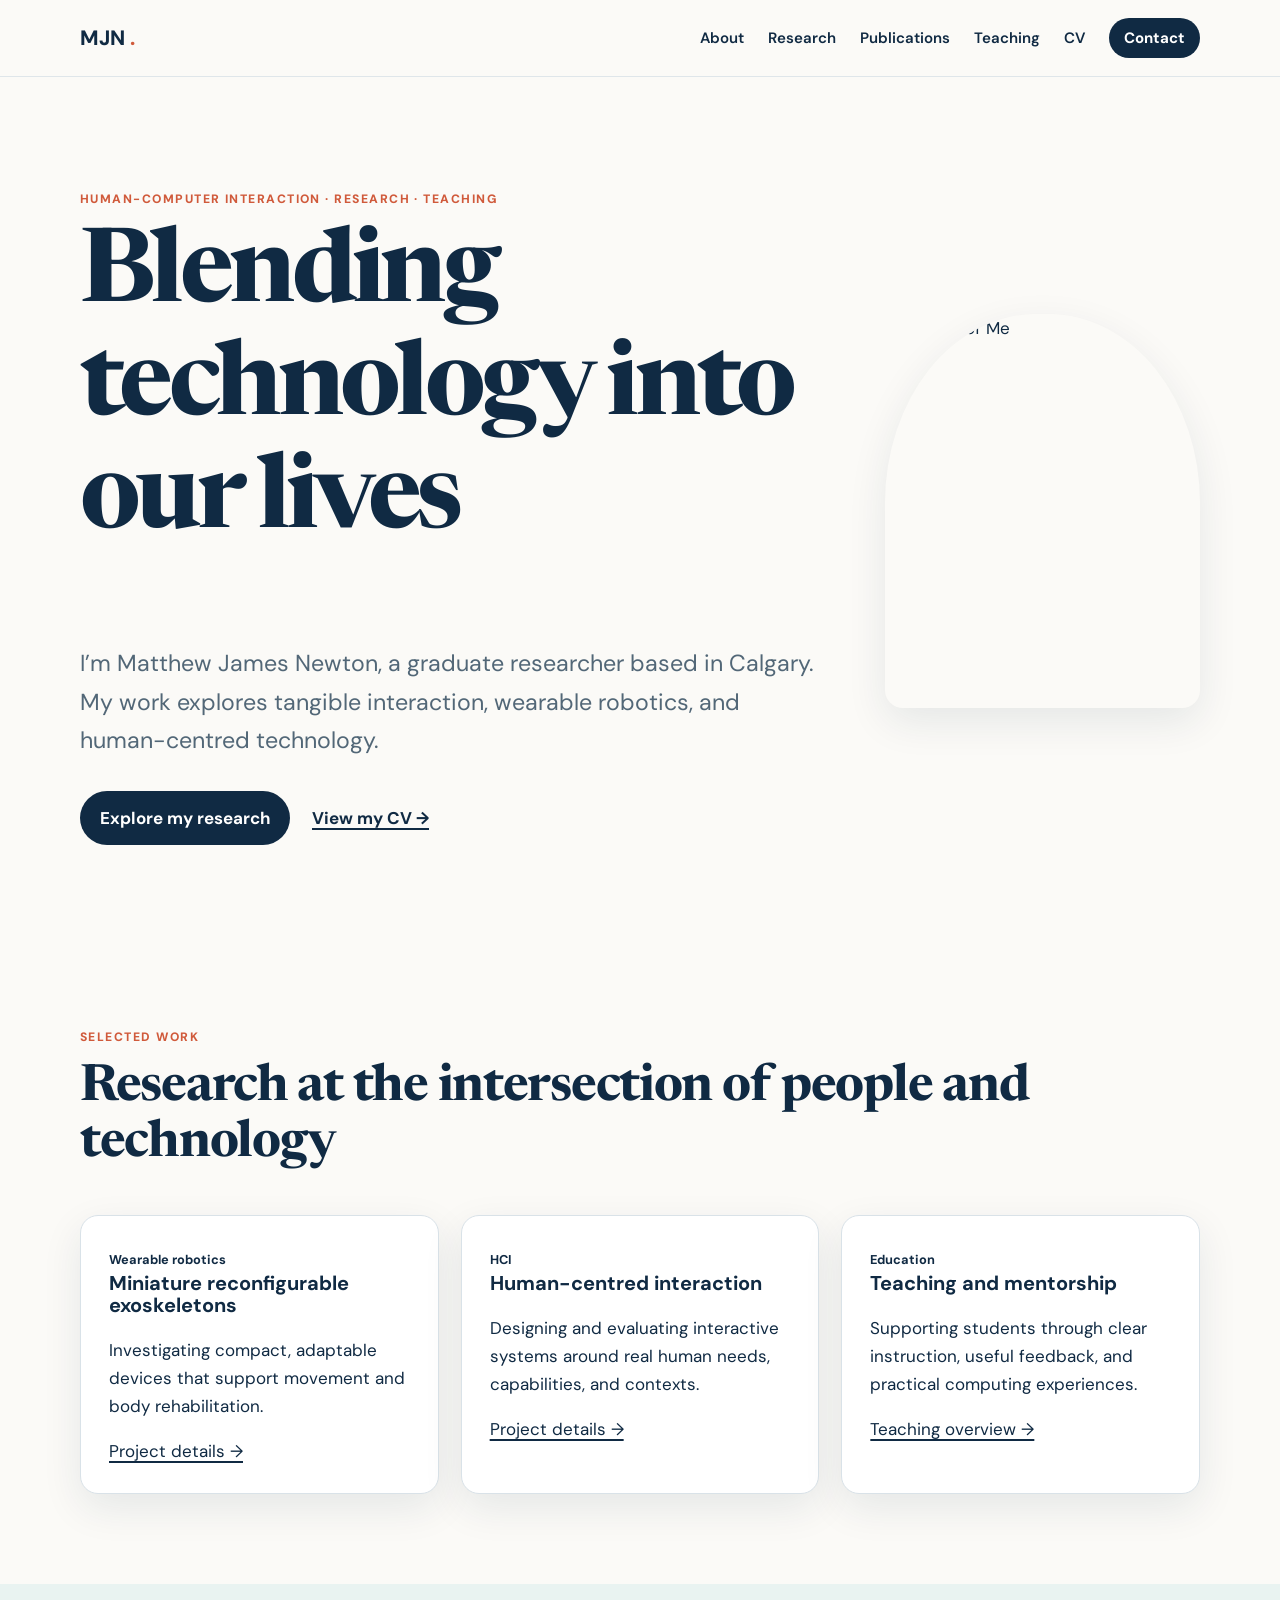
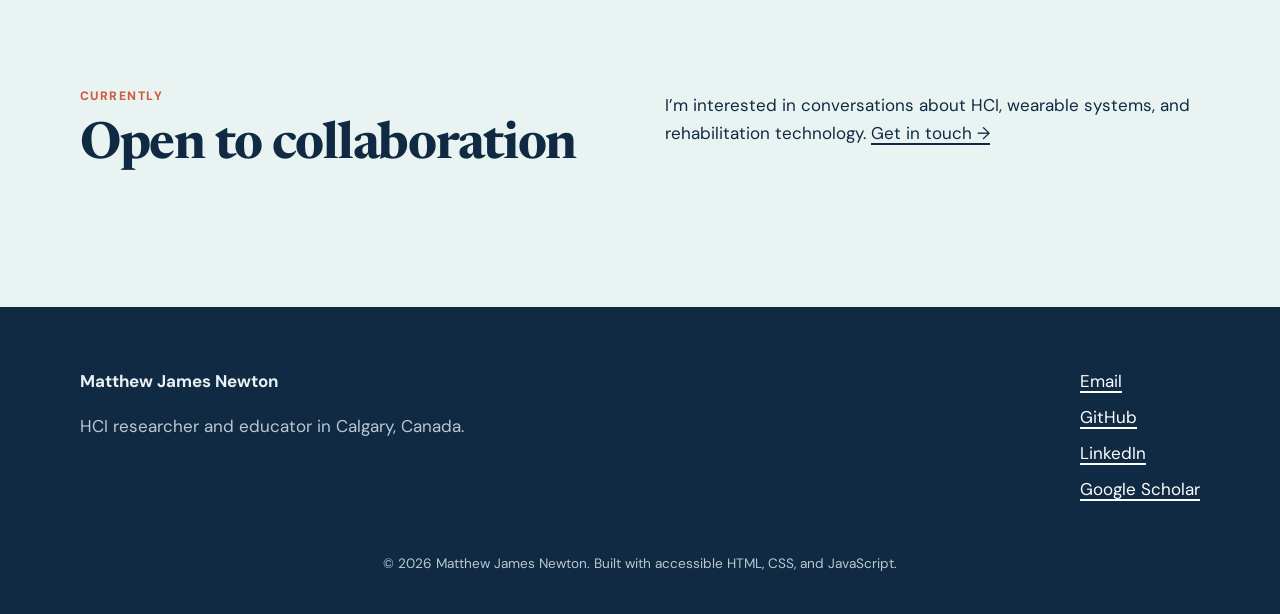
==== commit 8209e510: "added Image" ====
--- a/index.html
+++ b/index.html
@@ -65,7 +65,7 @@
           </div>
           <img
             class="portrait"
-            src="assets/img/5dc4b6a7-c234-4314-a94e-1b502ce12e1f.JPG"
+            src="assets/img/robotArm.HEIC"
             alt="Portrait of Me"
           />
         </div>
@@ -128,7 +128,7 @@
         <div>
           <a href="mailto:matthew.newton@ucalgary.ca">Email</a>
           <a href="https://github.com/Mattynewts">GitHub</a>
-          <a href="https://www.linkedin.com/in/matthew-newton-51733a1b7">LinkedIn</a>
+          <a href="https://www.linkedin.com/in/matthew-newton-51733a1b7/">LinkedIn</a>
           <a href="https://scholar.google.com/citations?user=UOTmCIwAAAAJ&hl=en">Google Scholar</a>
         </div>
       </div>
